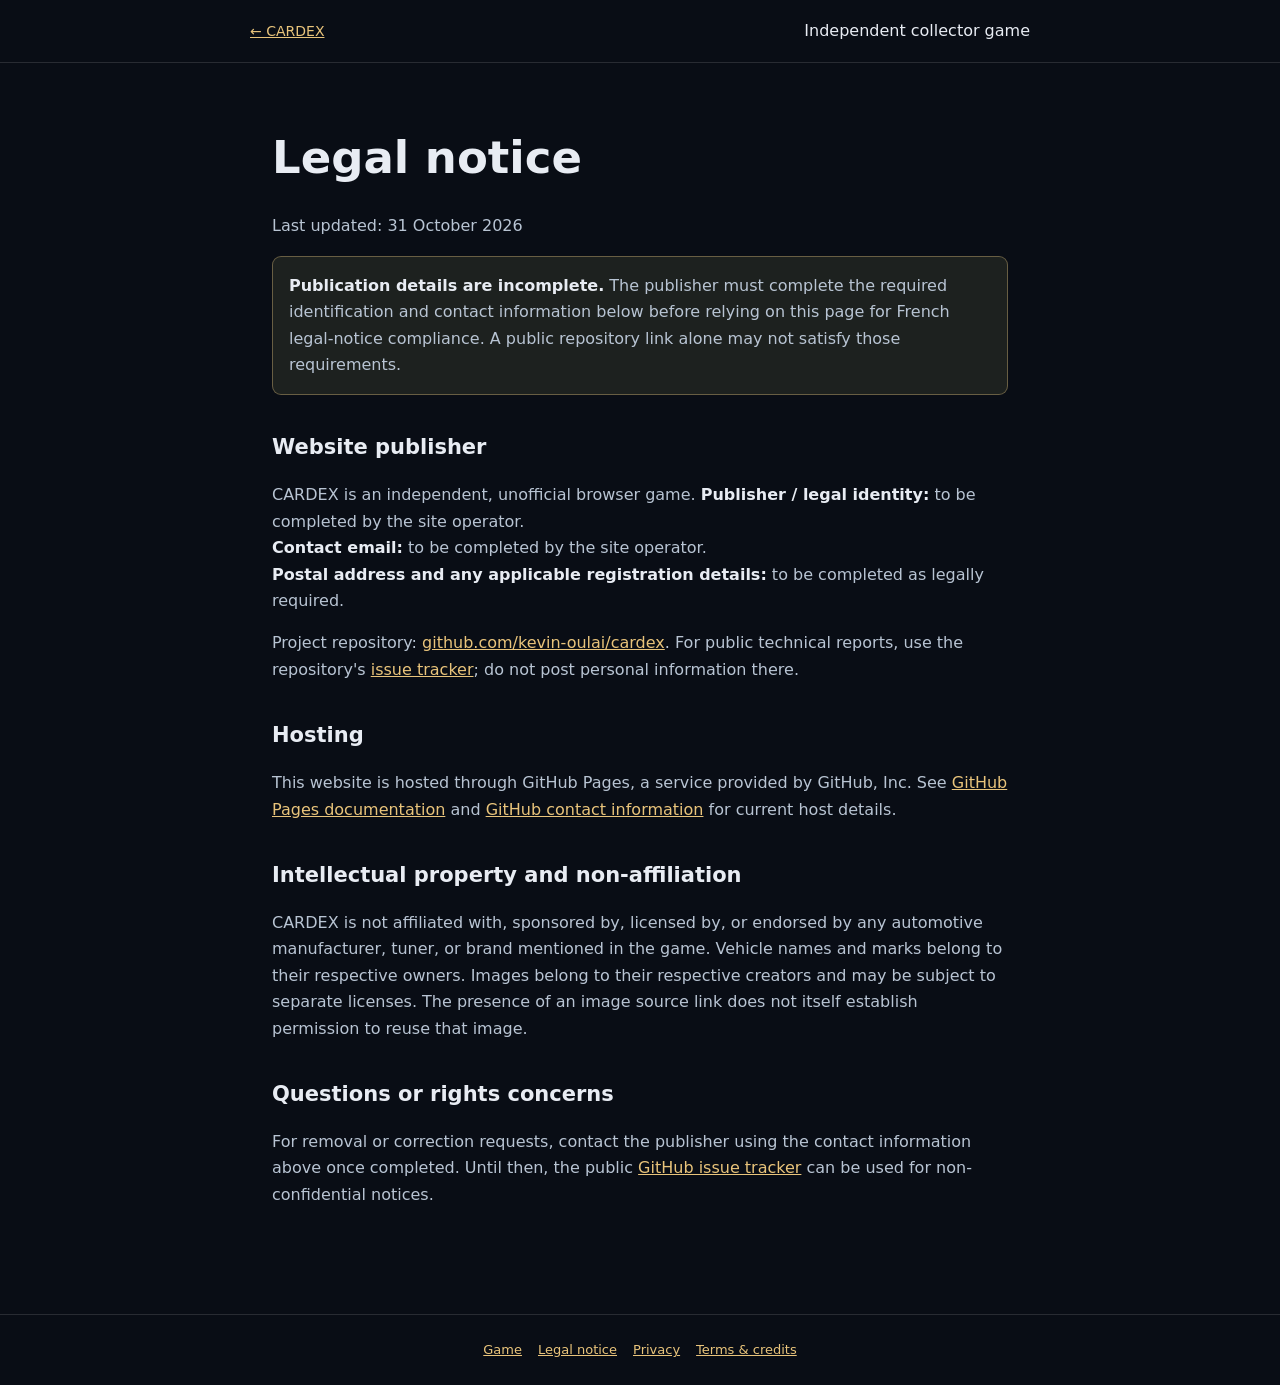
==== legal.html @ 11f2978f "Add legal.html legal information page" ====
<!doctype html><html lang="en"><head><meta charset="utf-8"><meta name="viewport" content="width=device-width,initial-scale=1"><title>Legal notice — CARDEX</title><style>:root{font-family:Inter,system-ui,sans-serif;color:#e8ecf3;background:#090d15}*{box-sizing:border-box}body{margin:0;line-height:1.65}main{max-width:780px;margin:0 auto;padding:38px 22px 90px}a{color:#e9c47b}h1{font-size:clamp(30px,6vw,45px);line-height:1.15}h2{margin-top:35px;font-size:21px}p,li{color:#b8c4d3}header{border-bottom:1px solid #ffffff20;padding:18px 22px}header div{max-width:780px;margin:auto;display:flex;justify-content:space-between;gap:18px;align-items:center}header a{font-size:14px}footer{border-top:1px solid #ffffff20;padding:24px;text-align:center;color:#9baac1;font-size:13px}footer a{margin:0 8px}.notice{padding:16px;border:1px solid #bca46c77;border-radius:9px;background:#1d211f}strong{color:#e8ecf3}</style></head><body><header><div><a href="./index.html">← CARDEX</a><span>Independent collector game</span></div></header><main><h1>Legal notice</h1><p>Last updated: 31 October 2026</p><p class="notice"><strong>Publication details are incomplete.</strong> The publisher must complete the required identification and contact information below before relying on this page for French legal-notice compliance. A public repository link alone may not satisfy those requirements.</p><h2>Website publisher</h2><p>CARDEX is an independent, unofficial browser game. <strong>Publisher / legal identity:</strong> to be completed by the site operator.<br><strong>Contact email:</strong> to be completed by the site operator.<br><strong>Postal address and any applicable registration details:</strong> to be completed as legally required.</p><p>Project repository: <a href="https://github.com/kevin-oulai/cardex">github.com/kevin-oulai/cardex</a>. For public technical reports, use the repository's <a href="https://github.com/kevin-oulai/cardex/issues">issue tracker</a>; do not post personal information there.</p><h2>Hosting</h2><p>This website is hosted through GitHub Pages, a service provided by GitHub, Inc. See <a href="https://docs.github.com/en/pages">GitHub Pages documentation</a> and <a href="https://github.com/contact">GitHub contact information</a> for current host details.</p><h2>Intellectual property and non-affiliation</h2><p>CARDEX is not affiliated with, sponsored by, licensed by, or endorsed by any automotive manufacturer, tuner, or brand mentioned in the game. Vehicle names and marks belong to their respective owners. Images belong to their respective creators and may be subject to separate licenses. The presence of an image source link does not itself establish permission to reuse that image.</p><h2>Questions or rights concerns</h2><p>For removal or correction requests, contact the publisher using the contact information above once completed. Until then, the public <a href="https://github.com/kevin-oulai/cardex/issues">GitHub issue tracker</a> can be used for non-confidential notices.</p></main><footer><a href="./index.html">Game</a><a href="./legal.html">Legal notice</a><a href="./privacy.html">Privacy</a><a href="./terms.html">Terms &amp; credits</a></footer></body></html>
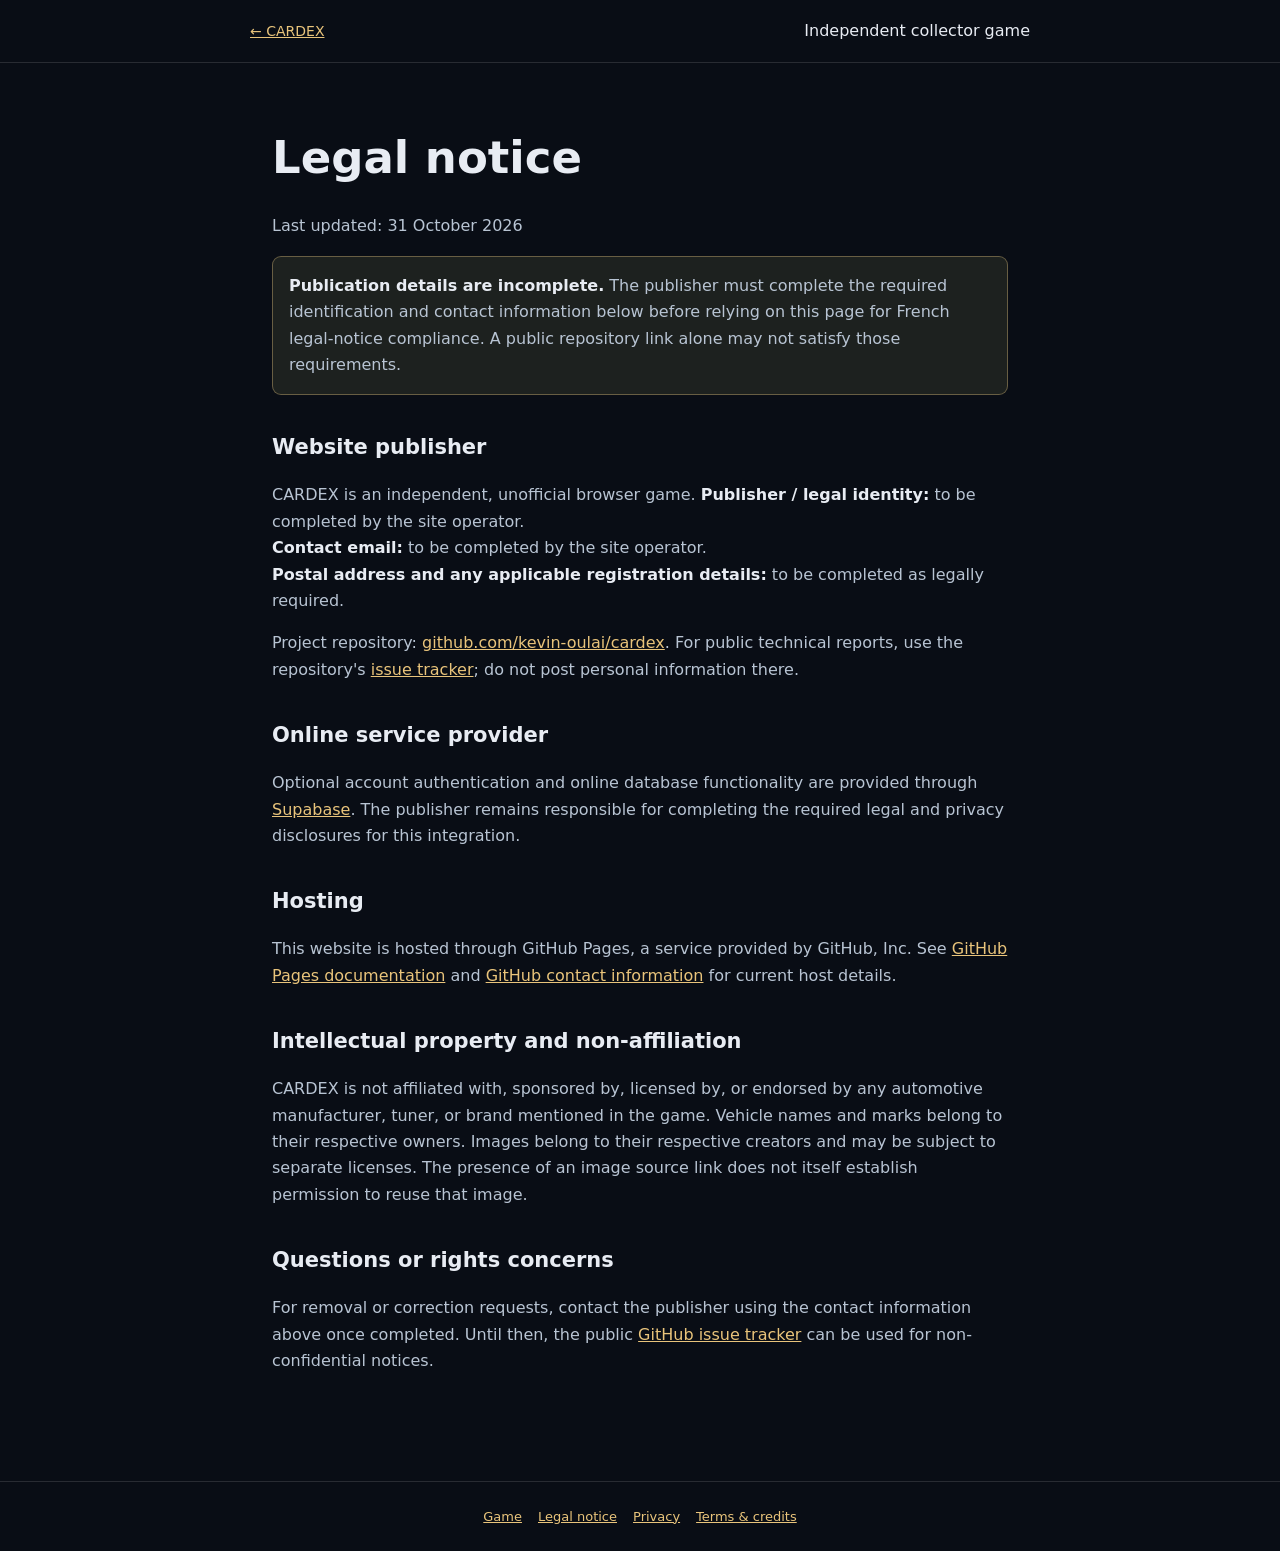
==== commit cbf5ab35: "Disclose optional Supabase account integration in legal.html" ====
--- a/legal.html
+++ b/legal.html
@@ -1 +1 @@
-<!doctype html><html lang="en"><head><meta charset="utf-8"><meta name="viewport" content="width=device-width,initial-scale=1"><title>Legal notice — CARDEX</title><style>:root{font-family:Inter,system-ui,sans-serif;color:#e8ecf3;background:#090d15}*{box-sizing:border-box}body{margin:0;line-height:1.65}main{max-width:780px;margin:0 auto;padding:38px 22px 90px}a{color:#e9c47b}h1{font-size:clamp(30px,6vw,45px);line-height:1.15}h2{margin-top:35px;font-size:21px}p,li{color:#b8c4d3}header{border-bottom:1px solid #ffffff20;padding:18px 22px}header div{max-width:780px;margin:auto;display:flex;justify-content:space-between;gap:18px;align-items:center}header a{font-size:14px}footer{border-top:1px solid #ffffff20;padding:24px;text-align:center;color:#9baac1;font-size:13px}footer a{margin:0 8px}.notice{padding:16px;border:1px solid #bca46c77;border-radius:9px;background:#1d211f}strong{color:#e8ecf3}</style></head><body><header><div><a href="./index.html">← CARDEX</a><span>Independent collector game</span></div></header><main><h1>Legal notice</h1><p>Last updated: 31 October 2026</p><p class="notice"><strong>Publication details are incomplete.</strong> The publisher must complete the required identification and contact information below before relying on this page for French legal-notice compliance. A public repository link alone may not satisfy those requirements.</p><h2>Website publisher</h2><p>CARDEX is an independent, unofficial browser game. <strong>Publisher / legal identity:</strong> to be completed by the site operator.<br><strong>Contact email:</strong> to be completed by the site operator.<br><strong>Postal address and any applicable registration details:</strong> to be completed as legally required.</p><p>Project repository: <a href="https://github.com/kevin-oulai/cardex">github.com/kevin-oulai/cardex</a>. For public technical reports, use the repository's <a href="https://github.com/kevin-oulai/cardex/issues">issue tracker</a>; do not post personal information there.</p><h2>Hosting</h2><p>This website is hosted through GitHub Pages, a service provided by GitHub, Inc. See <a href="https://docs.github.com/en/pages">GitHub Pages documentation</a> and <a href="https://github.com/contact">GitHub contact information</a> for current host details.</p><h2>Intellectual property and non-affiliation</h2><p>CARDEX is not affiliated with, sponsored by, licensed by, or endorsed by any automotive manufacturer, tuner, or brand mentioned in the game. Vehicle names and marks belong to their respective owners. Images belong to their respective creators and may be subject to separate licenses. The presence of an image source link does not itself establish permission to reuse that image.</p><h2>Questions or rights concerns</h2><p>For removal or correction requests, contact the publisher using the contact information above once completed. Until then, the public <a href="https://github.com/kevin-oulai/cardex/issues">GitHub issue tracker</a> can be used for non-confidential notices.</p></main><footer><a href="./index.html">Game</a><a href="./legal.html">Legal notice</a><a href="./privacy.html">Privacy</a><a href="./terms.html">Terms &amp; credits</a></footer></body></html>+<!doctype html><html lang="en"><head><meta charset="utf-8"><meta name="viewport" content="width=device-width,initial-scale=1"><title>Legal notice — CARDEX</title><style>:root{font-family:Inter,system-ui,sans-serif;color:#e8ecf3;background:#090d15}*{box-sizing:border-box}body{margin:0;line-height:1.65}main{max-width:780px;margin:0 auto;padding:38px 22px 90px}a{color:#e9c47b}h1{font-size:clamp(30px,6vw,45px);line-height:1.15}h2{margin-top:35px;font-size:21px}p,li{color:#b8c4d3}header{border-bottom:1px solid #ffffff20;padding:18px 22px}header div{max-width:780px;margin:auto;display:flex;justify-content:space-between;gap:18px;align-items:center}header a{font-size:14px}footer{border-top:1px solid #ffffff20;padding:24px;text-align:center;color:#9baac1;font-size:13px}footer a{margin:0 8px}.notice{padding:16px;border:1px solid #bca46c77;border-radius:9px;background:#1d211f}strong{color:#e8ecf3}</style></head><body><header><div><a href="./index.html">← CARDEX</a><span>Independent collector game</span></div></header><main><h1>Legal notice</h1><p>Last updated: 31 October 2026</p><p class="notice"><strong>Publication details are incomplete.</strong> The publisher must complete the required identification and contact information below before relying on this page for French legal-notice compliance. A public repository link alone may not satisfy those requirements.</p><h2>Website publisher</h2><p>CARDEX is an independent, unofficial browser game. <strong>Publisher / legal identity:</strong> to be completed by the site operator.<br><strong>Contact email:</strong> to be completed by the site operator.<br><strong>Postal address and any applicable registration details:</strong> to be completed as legally required.</p><p>Project repository: <a href="https://github.com/kevin-oulai/cardex">github.com/kevin-oulai/cardex</a>. For public technical reports, use the repository's <a href="https://github.com/kevin-oulai/cardex/issues">issue tracker</a>; do not post personal information there.</p><h2>Online service provider</h2><p>Optional account authentication and online database functionality are provided through <a href="https://supabase.com/">Supabase</a>. The publisher remains responsible for completing the required legal and privacy disclosures for this integration.</p><h2>Hosting</h2><p>This website is hosted through GitHub Pages, a service provided by GitHub, Inc. See <a href="https://docs.github.com/en/pages">GitHub Pages documentation</a> and <a href="https://github.com/contact">GitHub contact information</a> for current host details.</p><h2>Intellectual property and non-affiliation</h2><p>CARDEX is not affiliated with, sponsored by, licensed by, or endorsed by any automotive manufacturer, tuner, or brand mentioned in the game. Vehicle names and marks belong to their respective owners. Images belong to their respective creators and may be subject to separate licenses. The presence of an image source link does not itself establish permission to reuse that image.</p><h2>Questions or rights concerns</h2><p>For removal or correction requests, contact the publisher using the contact information above once completed. Until then, the public <a href="https://github.com/kevin-oulai/cardex/issues">GitHub issue tracker</a> can be used for non-confidential notices.</p></main><footer><a href="./index.html">Game</a><a href="./legal.html">Legal notice</a><a href="./privacy.html">Privacy</a><a href="./terms.html">Terms &amp; credits</a></footer></body></html>
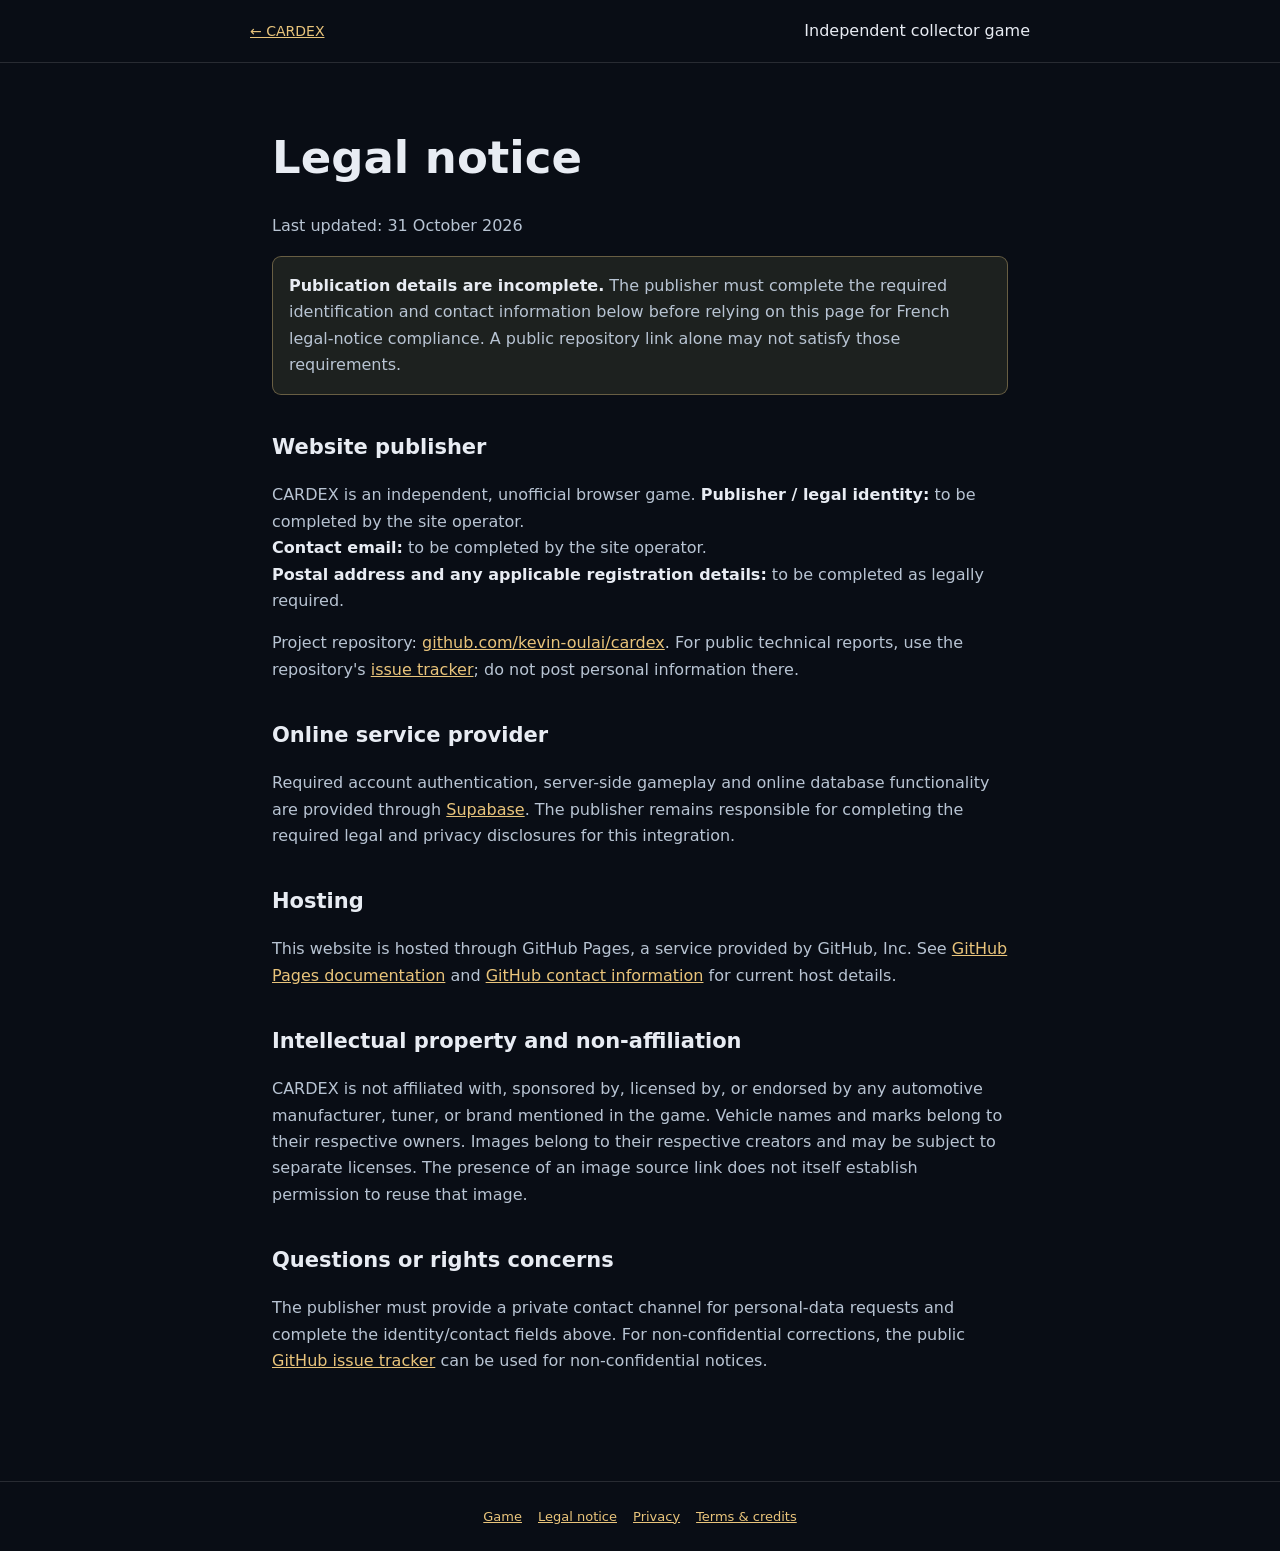
==== commit 0f2849d8: "Update legal.html for current online gameplay, titles and cloud save disclosures" ====
--- a/legal.html
+++ b/legal.html
@@ -1 +1 @@
-<!doctype html><html lang="en"><head><meta charset="utf-8"><meta name="viewport" content="width=device-width,initial-scale=1"><title>Legal notice — CARDEX</title><style>:root{font-family:Inter,system-ui,sans-serif;color:#e8ecf3;background:#090d15}*{box-sizing:border-box}body{margin:0;line-height:1.65}main{max-width:780px;margin:0 auto;padding:38px 22px 90px}a{color:#e9c47b}h1{font-size:clamp(30px,6vw,45px);line-height:1.15}h2{margin-top:35px;font-size:21px}p,li{color:#b8c4d3}header{border-bottom:1px solid #ffffff20;padding:18px 22px}header div{max-width:780px;margin:auto;display:flex;justify-content:space-between;gap:18px;align-items:center}header a{font-size:14px}footer{border-top:1px solid #ffffff20;padding:24px;text-align:center;color:#9baac1;font-size:13px}footer a{margin:0 8px}.notice{padding:16px;border:1px solid #bca46c77;border-radius:9px;background:#1d211f}strong{color:#e8ecf3}</style></head><body><header><div><a href="./index.html">← CARDEX</a><span>Independent collector game</span></div></header><main><h1>Legal notice</h1><p>Last updated: 31 October 2026</p><p class="notice"><strong>Publication details are incomplete.</strong> The publisher must complete the required identification and contact information below before relying on this page for French legal-notice compliance. A public repository link alone may not satisfy those requirements.</p><h2>Website publisher</h2><p>CARDEX is an independent, unofficial browser game. <strong>Publisher / legal identity:</strong> to be completed by the site operator.<br><strong>Contact email:</strong> to be completed by the site operator.<br><strong>Postal address and any applicable registration details:</strong> to be completed as legally required.</p><p>Project repository: <a href="https://github.com/kevin-oulai/cardex">github.com/kevin-oulai/cardex</a>. For public technical reports, use the repository's <a href="https://github.com/kevin-oulai/cardex/issues">issue tracker</a>; do not post personal information there.</p><h2>Online service provider</h2><p>Optional account authentication and online database functionality are provided through <a href="https://supabase.com/">Supabase</a>. The publisher remains responsible for completing the required legal and privacy disclosures for this integration.</p><h2>Hosting</h2><p>This website is hosted through GitHub Pages, a service provided by GitHub, Inc. See <a href="https://docs.github.com/en/pages">GitHub Pages documentation</a> and <a href="https://github.com/contact">GitHub contact information</a> for current host details.</p><h2>Intellectual property and non-affiliation</h2><p>CARDEX is not affiliated with, sponsored by, licensed by, or endorsed by any automotive manufacturer, tuner, or brand mentioned in the game. Vehicle names and marks belong to their respective owners. Images belong to their respective creators and may be subject to separate licenses. The presence of an image source link does not itself establish permission to reuse that image.</p><h2>Questions or rights concerns</h2><p>For removal or correction requests, contact the publisher using the contact information above once completed. Until then, the public <a href="https://github.com/kevin-oulai/cardex/issues">GitHub issue tracker</a> can be used for non-confidential notices.</p></main><footer><a href="./index.html">Game</a><a href="./legal.html">Legal notice</a><a href="./privacy.html">Privacy</a><a href="./terms.html">Terms &amp; credits</a></footer></body></html>+<!doctype html><html lang="en"><head><meta charset="utf-8"><meta name="viewport" content="width=device-width,initial-scale=1"><title>Legal notice — CARDEX</title><style>:root{font-family:Inter,system-ui,sans-serif;color:#e8ecf3;background:#090d15}*{box-sizing:border-box}body{margin:0;line-height:1.65}main{max-width:780px;margin:0 auto;padding:38px 22px 90px}a{color:#e9c47b}h1{font-size:clamp(30px,6vw,45px);line-height:1.15}h2{margin-top:35px;font-size:21px}p,li{color:#b8c4d3}header{border-bottom:1px solid #ffffff20;padding:18px 22px}header div{max-width:780px;margin:auto;display:flex;justify-content:space-between;gap:18px;align-items:center}header a{font-size:14px}footer{border-top:1px solid #ffffff20;padding:24px;text-align:center;color:#9baac1;font-size:13px}footer a{margin:0 8px}.notice{padding:16px;border:1px solid #bca46c77;border-radius:9px;background:#1d211f}strong{color:#e8ecf3}</style></head><body><header><div><a href="./index.html">← CARDEX</a><span>Independent collector game</span></div></header><main><h1>Legal notice</h1><p>Last updated: 31 October 2026</p><p class="notice"><strong>Publication details are incomplete.</strong> The publisher must complete the required identification and contact information below before relying on this page for French legal-notice compliance. A public repository link alone may not satisfy those requirements.</p><h2>Website publisher</h2><p>CARDEX is an independent, unofficial browser game. <strong>Publisher / legal identity:</strong> to be completed by the site operator.<br><strong>Contact email:</strong> to be completed by the site operator.<br><strong>Postal address and any applicable registration details:</strong> to be completed as legally required.</p><p>Project repository: <a href="https://github.com/kevin-oulai/cardex">github.com/kevin-oulai/cardex</a>. For public technical reports, use the repository's <a href="https://github.com/kevin-oulai/cardex/issues">issue tracker</a>; do not post personal information there.</p><h2>Online service provider</h2><p>Required account authentication, server-side gameplay and online database functionality are provided through <a href="https://supabase.com/">Supabase</a>. The publisher remains responsible for completing the required legal and privacy disclosures for this integration.</p><h2>Hosting</h2><p>This website is hosted through GitHub Pages, a service provided by GitHub, Inc. See <a href="https://docs.github.com/en/pages">GitHub Pages documentation</a> and <a href="https://github.com/contact">GitHub contact information</a> for current host details.</p><h2>Intellectual property and non-affiliation</h2><p>CARDEX is not affiliated with, sponsored by, licensed by, or endorsed by any automotive manufacturer, tuner, or brand mentioned in the game. Vehicle names and marks belong to their respective owners. Images belong to their respective creators and may be subject to separate licenses. The presence of an image source link does not itself establish permission to reuse that image.</p><h2>Questions or rights concerns</h2><p>The publisher must provide a private contact channel for personal-data requests and complete the identity/contact fields above. For non-confidential corrections, the public <a href="https://github.com/kevin-oulai/cardex/issues">GitHub issue tracker</a> can be used for non-confidential notices.</p></main><footer><a href="./index.html">Game</a><a href="./legal.html">Legal notice</a><a href="./privacy.html">Privacy</a><a href="./terms.html">Terms &amp; credits</a></footer></body></html>
